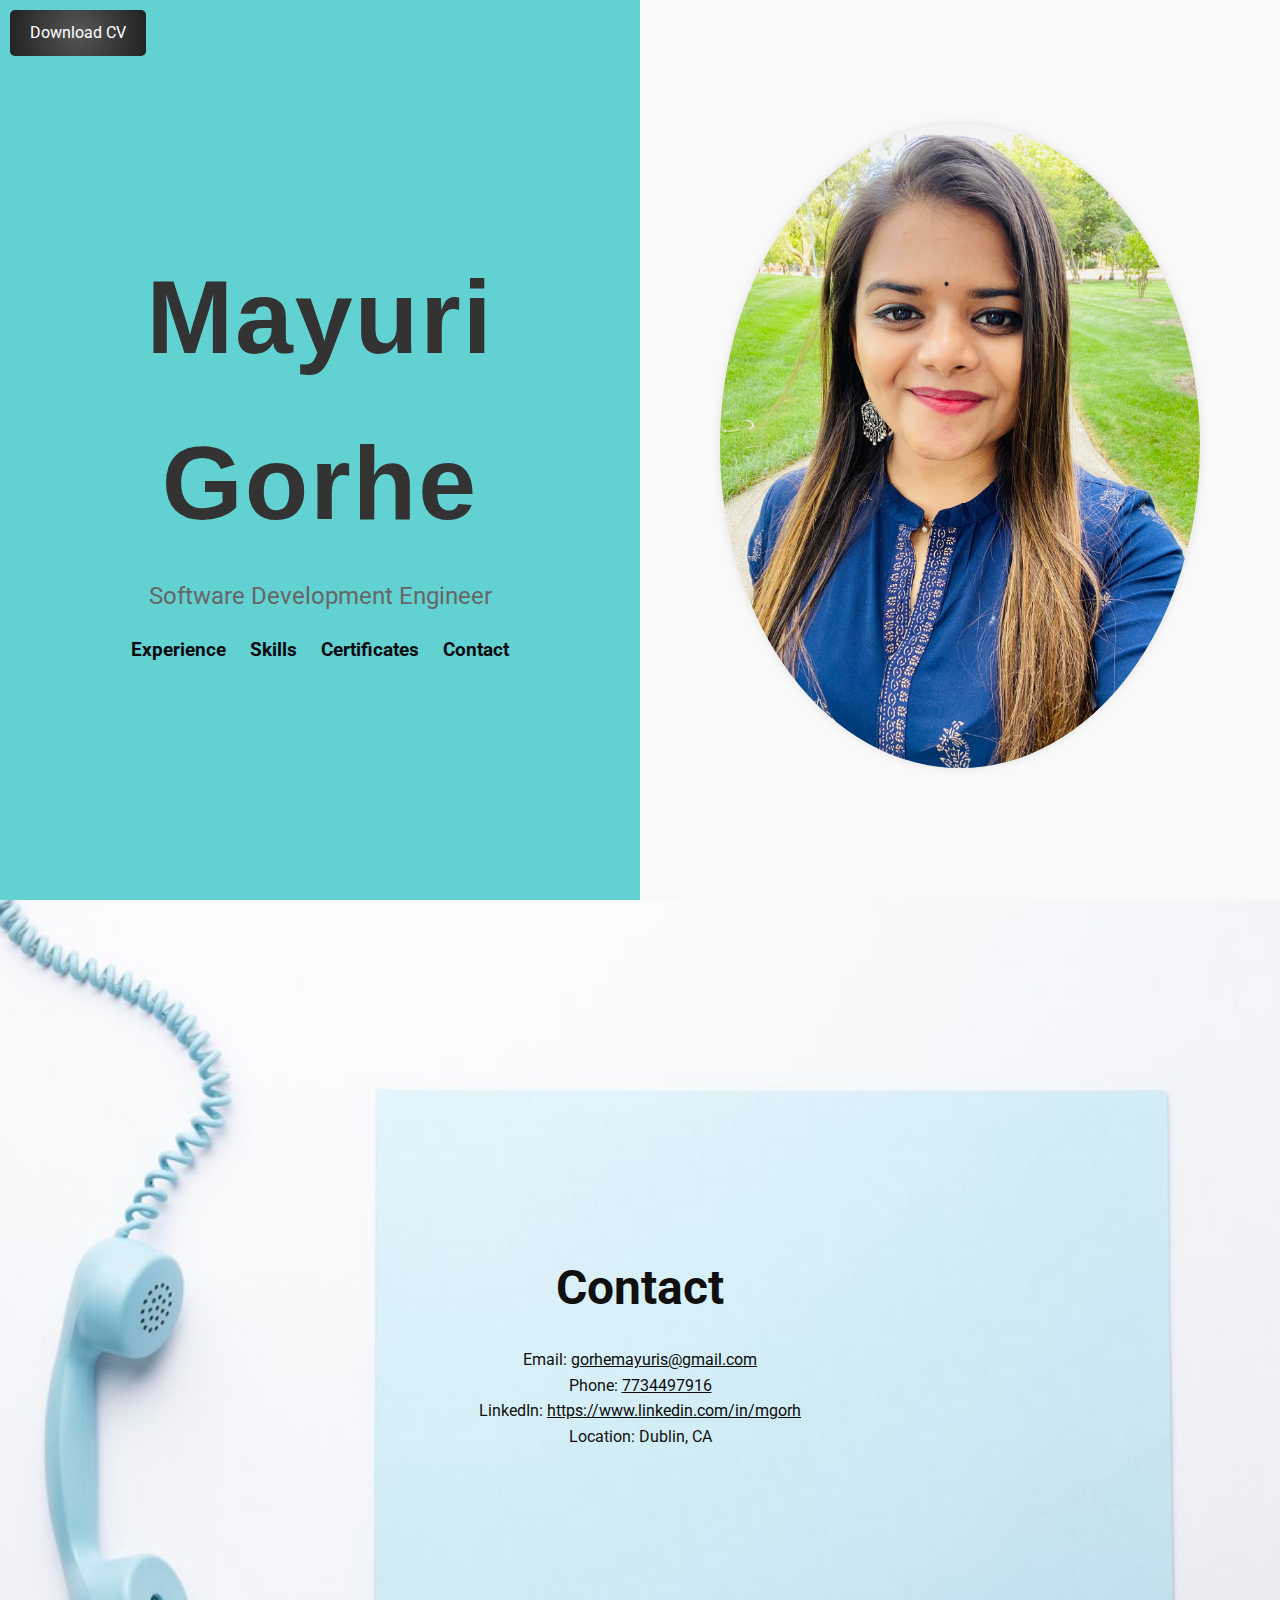
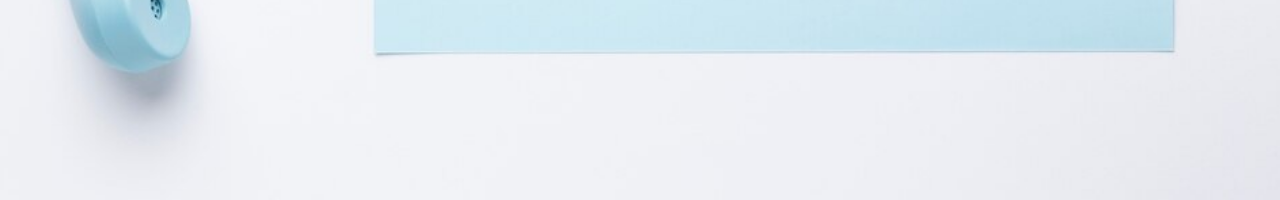
==== index.html @ 2170cd45 "Add files via upload" ====
<!DOCTYPE html>
<html lang="en">
<head>
    <meta charset="UTF-8">
    <meta name="viewport" content="width=device-width, initial-scale=1.0">
    <title>Mayuri Gorhe - Full Stack Engineer</title>
    <link rel="stylesheet" href="styles.css">
    <link rel="preconnect" href="https://fonts.gstatic.com">
    <link href="https://fonts.googleapis.com/css2?family=Roboto:wght@400;700&display=swap" rel="stylesheet">
</head>
<body>
    <header>
        <a href="MayuriGorhe.pdf" download class="download-btn">Download CV</a>
    </header>
    <div class="landing-page">
        <div class="left-half">
            <div class="landing-content">
                <h1>Mayuri Gorhe</h1>
                <p class="subtitle">Software Development Engineer</p>
                <nav>
                    <ul>
                        <li><a href="experience.html">Experience</a></li>
                        <li><a href="skills.html">Skills</a></li>
                        <li><a href="certificates.html">Certificates</a></li>
                        <li><a href="#contact">Contact</a></li>
                    </ul>
                </nav>
            </div>
        </div>
        <div class="right-half">
            <div class="landing-image">
                <img src="mayuri.jpg" alt="Mayuri Gorhe">
            </div>
        </div>
    </div>
    <div id="contact" class="contact-page">
        <h2>Contact</h2>
        <p>Email: <a href="mailto:gorhemayuris@gmail.com">gorhemayuris@gmail.com</a></p>
        <p>Phone: <a href="tel:7734497916">7734497916</a></p>
        <p>LinkedIn: <a href="https://www.linkedin.com/in/mgorh" target="_blank">https://www.linkedin.com/in/mgorh</a></p>
        <p>Location: Dublin, CA</p>
    </div>
    <script>
        // Smooth scrolling to the entire page
        document.querySelectorAll('a[href^="#"]').forEach(anchor => {
            anchor.addEventListener('click', function(e) {
                e.preventDefault();
                const target = document.querySelector(this.getAttribute('href'));
                window.scrollTo({
                    top: target.offsetTop,
                    behavior: 'smooth'
                });
            });
        });
    </script>
</body>
</html>
---- styles.css ----
/* Reset and base styles */
* {
    box-sizing: border-box;
    margin: 0;
    padding: 0;
}

body {
    font-family: 'Roboto', sans-serif;
    line-height: 1.6;
    background-color: #f9f9f9;
}

header {
    position: absolute;
    top: 10px;
    left: 10px;
}

.download-btn {
    display: inline-block;
    padding: 10px 20px;
    font-size: 1em;
    color: #fff;
    background-color: #0d0d0e;
    text-decoration: none;
    border-radius: 5px;
    transition: background-color 0.3s ease;
    position: relative;
    overflow: hidden;
}

.download-btn:hover {
    background-color: #0056b3;
}

.download-btn::before {
    content: '';
    position: absolute;
    top: -50%;
    left: -50%;
    width: 200%;
    height: 200%;
    background: radial-gradient(circle, rgba(255,255,255,0.4), rgba(255,255,255,0) 70%);
    animation: sparkle 2s linear infinite;
    opacity: 0.75;
    pointer-events: none; /* Ensure the effect doesn't interfere with clicking */
}

@keyframes sparkle {
    0% {
        transform: translate(0, 0);
    }
    100% {
        transform: translate(100%, 100%);
    }
}

.landing-page {
    display: flex;
    height: 100vh;
}

.left-half{
    flex: 1;
    display: flex;
    justify-content: center;
    align-items: center;
    background-color:rgb(98, 209, 209);
}

.right-half {
    flex: 1;
    display: flex;
    justify-content: center;
    align-items: center;
}

.landing-content {
    text-align: center;
    max-width: 600px;
    padding: 20px;
}

.landing-content h1 {
    font-family: 'Brush Script MT', sans-serif;
    font-size: 6.5em;
    color: #333;
    margin-bottom: 10px;
    letter-spacing: 2px;
}

.subtitle {
    font-size: 1.5em;
    color: #666;
    margin-bottom: 20px;
}

nav ul {
    list-style-type: none;
}

nav ul li {
    display: inline-block;
    margin: 0 10px;
    position: relative; /* Added for sparkling effect */
}

nav ul li a {
    color: #0c0b11;
    text-decoration: none;
    font-size: 1.2em;
    font-weight: bold;
    transition: color 0.3s ease;
    position: relative;
    z-index: 1; /* Ensure the text is above the sparkle */
}

nav ul li a:hover {
    color: #007bff;
}


.landing-image {
    text-align: center;
    width: 75%;
}

.landing-image img {
    max-width: 100%;
    height: auto;
    border-radius: 50%;
    box-shadow: 0 0 10px rgba(0, 0, 0, 0.1);
}


/* Contact page styles */
.contact-page {
    background-image: url('contact-background.jpg');
    background-size: cover;
    background-position: center;
    height: 100vh; /* Ensure the contact page takes the full viewport height */
    display: flex;
    justify-content: center;
    align-items: center;
    flex-direction: column;
    text-align: center;
    color: #111010;
    padding: 50px;
}

.contact-page h2 {
    font-size: 3em;
    margin-bottom: 20px;
}

.contact-details {
    text-align: left;
    max-width: 600px;
}

.contact-details p {
    font-size: 1.5em;
    margin-bottom: 10px;
    font-weight: bold;
}

.contact-page a {
    color: #0c0c0c;
    text-decoration: underline;
}

.contact-page a:hover {
    color: #007bff;
    text-decoration: underline;
}
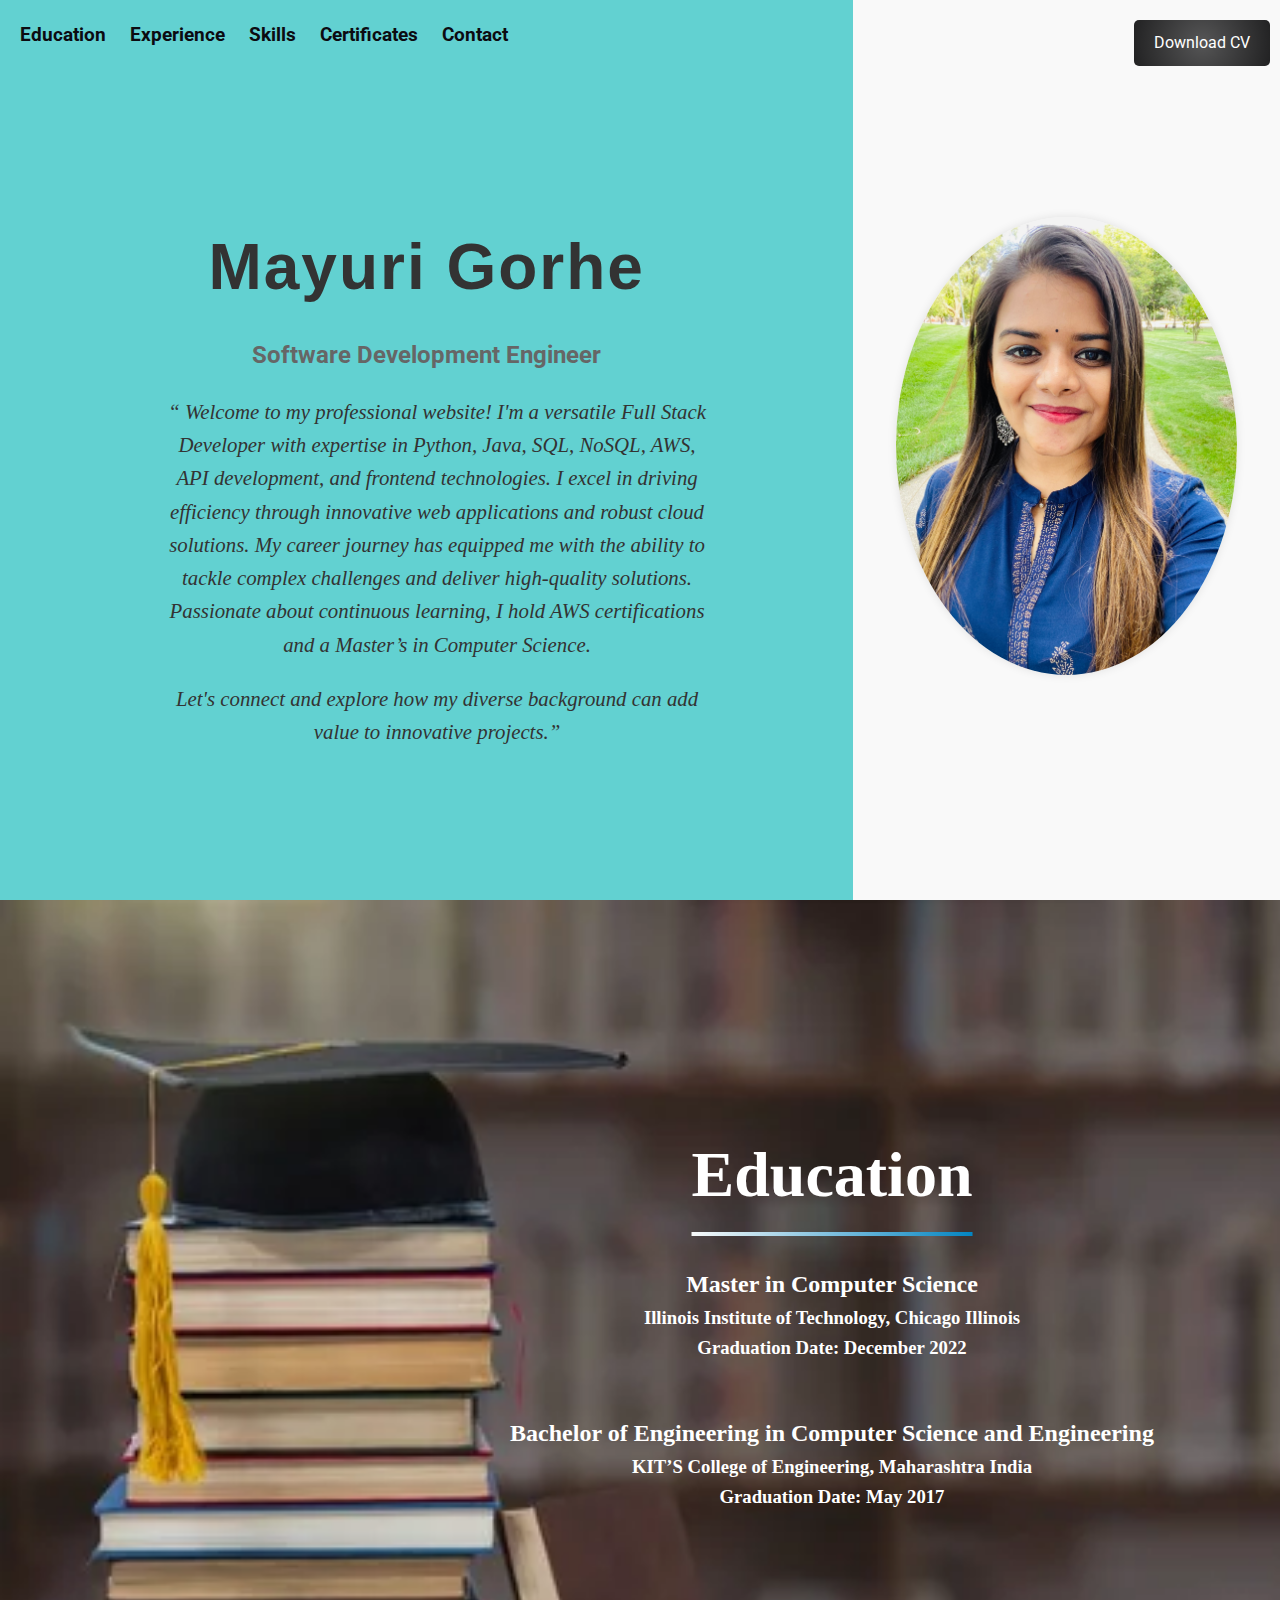
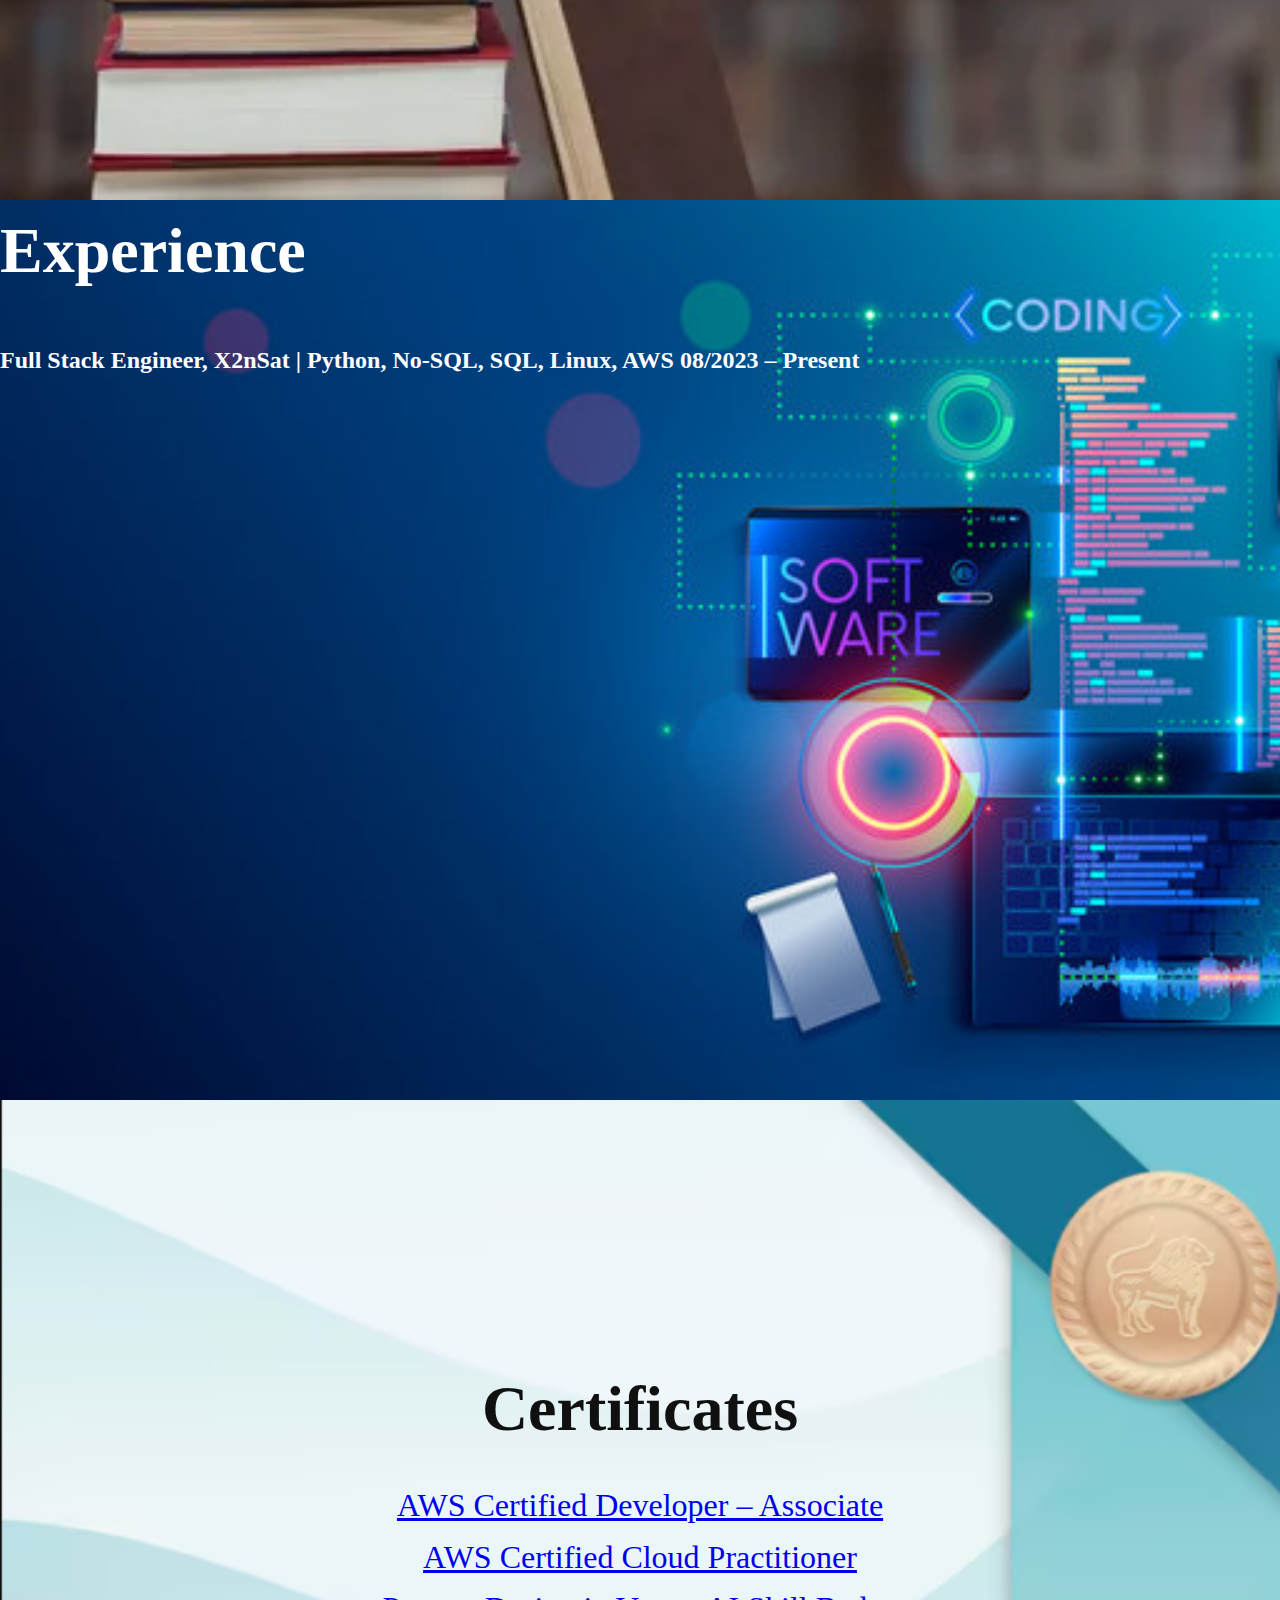
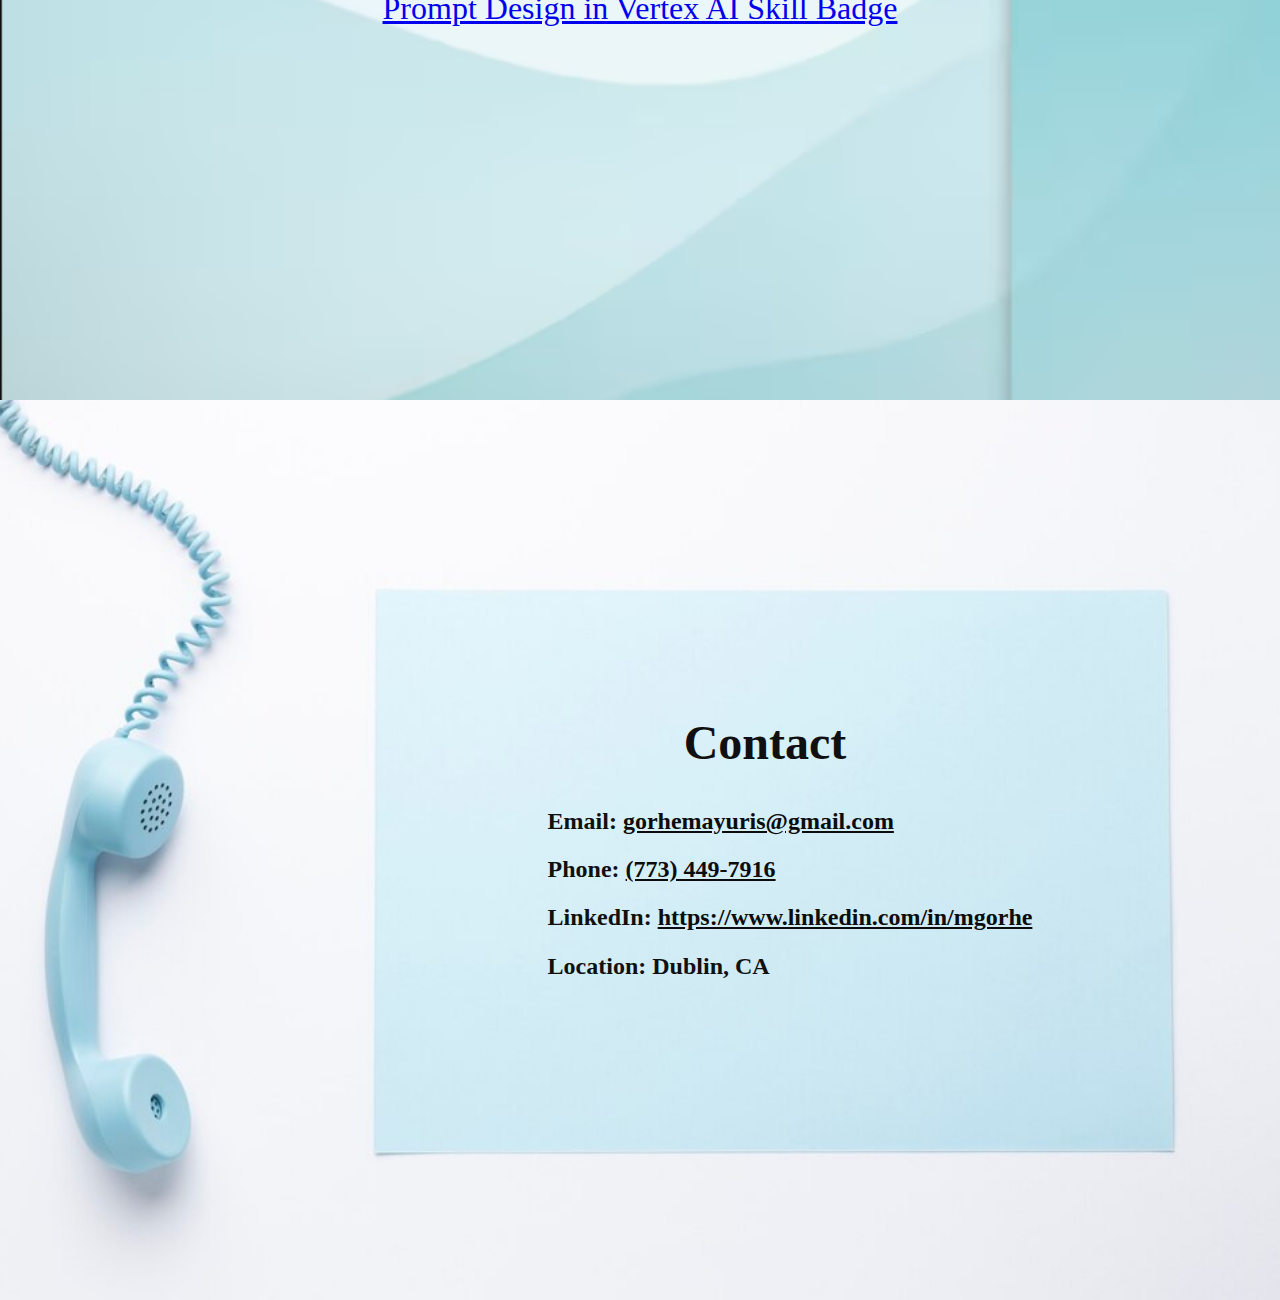
==== commit a628e765: "Website" ====
--- a/index.html
+++ b/index.html
@@ -14,17 +14,22 @@
     </header>
     <div class="landing-page">
         <div class="left-half">
-            <div class="landing-content">
-                <h1>Mayuri Gorhe</h1>
-                <p class="subtitle">Software Development Engineer</p>
+            <header>
                 <nav>
                     <ul>
-                        <li><a href="experience.html">Experience</a></li>
+                        <li><a href="#education">Education</a></li>
+                        <li><a href="#experience">Experience</a></li>
                         <li><a href="skills.html">Skills</a></li>
-                        <li><a href="certificates.html">Certificates</a></li>
+                        <li><a href="#certificates">Certificates</a></li>
                         <li><a href="#contact">Contact</a></li>
                     </ul>
                 </nav>
+            </header>
+            <div class="landing-content">
+                <h1>Mayuri Gorhe</h1>
+                <h2 class="subtitle">Software Development Engineer</h2>
+                    <p>“ Welcome to my professional website! I'm a versatile Full Stack Developer with expertise in Python, Java, SQL, NoSQL, AWS, API development, and frontend technologies. I excel in driving efficiency through innovative web applications and robust cloud solutions. My career journey has equipped me with the ability to tackle complex challenges and deliver high-quality solutions. Passionate about continuous learning, I hold AWS certifications and a Master’s in Computer Science.</p>
+                    <p>Let's connect and explore how my diverse background can add value to innovative projects.”</p>
             </div>
         </div>
         <div class="right-half">
@@ -33,13 +38,47 @@
             </div>
         </div>
     </div>
+
+    <div id="education" class="education-page">
+        <h1>Education</h1>
+        <div class="education-details">
+            <h2>Master in Computer Science</h2>
+            <h3>Illinois Institute of Technology, Chicago Illinois</h3>
+            <h3>Graduation Date: December 2022</h3>
+        </br>
+        </br>
+            <h2>Bachelor of Engineering in Computer Science and Engineering</h2>
+            <h3>KIT’S College of Engineering, Maharashtra India</h3>
+            <h3>Graduation Date: May 2017</h3>
+        </div>
+    </div>
+
+    <div id="experience" class="experience-page">
+        <h1>Experience</h1>
+        <div class="experience-details">
+            <h2>Full Stack Engineer, X2nSat | Python, No-SQL, SQL, Linux, AWS 08/2023 – Present</h2>
+        </div>
+    </div>
+
+    <div id="certificates" class="certificates-page">
+        <h2>Certificates</h2>
+        <div class="certificates-details">
+            <p><a href="https://www.credly.com/badges/2bbe7171-7bdf-4869-8c7b-7908abf05096/public_url">AWS Certified Developer – Associate</a></p>
+            <p><a href="https://www.credly.com/badges/4d05b30a-9904-4825-a12b-d169220a0461/linked_in_profile">AWS Certified Cloud Practitioner</a></p>
+            <p><a href="https://www.credly.com/badges/b622838b-0ffa-4e57-b1e8-43dce5528b31/linked_in_profile">Prompt Design in Vertex AI Skill Badge</a></p>
+        </div>
+    </div>
+
     <div id="contact" class="contact-page">
         <h2>Contact</h2>
-        <p>Email: <a href="mailto:gorhemayuris@gmail.com">gorhemayuris@gmail.com</a></p>
-        <p>Phone: <a href="tel:7734497916">7734497916</a></p>
-        <p>LinkedIn: <a href="https://www.linkedin.com/in/mgorh" target="_blank">https://www.linkedin.com/in/mgorh</a></p>
-        <p>Location: Dublin, CA</p>
+        <div class="contact-details">
+            <p>Email: <a href="mailto:gorhemayuris@gmail.com">gorhemayuris@gmail.com</a></p>
+            <p>Phone: <a href="tel:7734497916">(773) 449-7916</a></p>
+            <p>LinkedIn: <a href="https://www.linkedin.com/in/mgorhe" target="_blank">https://www.linkedin.com/in/mgorhe</a></p>
+            <p>Location: Dublin, CA</p>
+        </div>
     </div>
+
     <script>
         // Smooth scrolling to the entire page
         document.querySelectorAll('a[href^="#"]').forEach(anchor => {
--- a/styles.css
+++ b/styles.css
@@ -13,8 +13,8 @@
 
 header {
     position: absolute;
-    top: 10px;
-    left: 10px;
+    top: 20px;
+    right: 10px;
 }
 
 .download-btn {
@@ -61,16 +61,23 @@
     height: 100vh;
 }
 
-.left-half{
+.landing-page header {
+    position: absolute;
+    top: 20px;
+    left: 10px;
+    font-weight: bold;
+}
+
+.left-half {
     flex: 1;
     display: flex;
     justify-content: center;
     align-items: center;
-    background-color:rgb(98, 209, 209);
+    background-color: rgb(98, 209, 209);
 }
 
 .right-half {
-    flex: 1;
+    flex: 0.5;
     display: flex;
     justify-content: center;
     align-items: center;
@@ -80,20 +87,22 @@
     text-align: center;
     max-width: 600px;
     padding: 20px;
+    margin-top: 10%;
 }
 
 .landing-content h1 {
-    font-family: 'Brush Script MT', sans-serif;
-    font-size: 6.5em;
+    font-family:'Montserrat', sans-serif;
+    font-size: 4em;
+    font-weight: bold;
     color: #333;
-    margin-bottom: 10px;
     letter-spacing: 2px;
+    padding-bottom: 3%;
 }
 
 .subtitle {
     font-size: 1.5em;
     color: #666;
-    margin-bottom: 20px;
+    margin-bottom: 3%;
 }
 
 nav ul {
@@ -120,10 +129,9 @@
     color: #007bff;
 }
 
-
 .landing-image {
     text-align: center;
-    width: 75%;
+    width: 80%;
 }
 
 .landing-image img {
@@ -132,6 +140,18 @@
     border-radius: 50%;
     box-shadow: 0 0 10px rgba(0, 0, 0, 0.1);
 }
+
+.landing-content p{
+    font-style: italic;
+    font-size: 1.3em;
+    color: #333;
+    font-family: 'Merriweather', serif;
+
+    padding-left: 1em;
+    margin: 1em 0;
+    position: relative;
+}
+
 
 
 /* Contact page styles */
@@ -146,23 +166,30 @@
     flex-direction: column;
     text-align: center;
     color: #111010;
-    padding: 50px;
+    padding: 100px;
+    font-family: 'Garamond', serif;
 }
 
 .contact-page h2 {
     font-size: 3em;
     margin-bottom: 20px;
+    margin-left: 250px;
+    font-weight: bold;
+}
+
+.contact-page p {
+    font-weight: bold;
 }
 
 .contact-details {
     text-align: left;
     max-width: 600px;
+    margin-left: 300px; /* Move contact details to the right */
 }
 
 .contact-details p {
     font-size: 1.5em;
     margin-bottom: 10px;
-    font-weight: bold;
 }
 
 .contact-page a {
@@ -173,4 +200,119 @@
 .contact-page a:hover {
     color: #007bff;
     text-decoration: underline;
+}
+
+/* Certification page styles */
+
+.certificates-page {
+    background-image: url('certificates-background.png');
+    background-size: cover;
+    height: 100vh; /* Ensure the contact page takes the full viewport height */
+    display: flex;
+    justify-content: center;
+    align-items: center;
+    flex-direction: column;
+    text-align: center;
+    color: #111010;
+    padding: 100px;
+    font-family: 'Garamond', serif;
+}
+
+.certificates-page h2 {
+    font-family: 'Garamond', serif;
+    font-size: 4em;
+    margin-bottom: 20px;
+    font-weight: bold;
+}
+
+.certificates-details {
+    max-width: 600px;
+    font-size: 2em;
+    margin-bottom: 10%;
+    justify-content: center;
+    align-items: center;
+}
+
+/* Experience page style */
+
+.experience-page {
+    background-image: url('experience-background.jpg');
+    background-size: cover;
+    height: 100vh; /* Ensure the contact page takes the full viewport height */
+    display: flex;
+    
+    flex-direction: column;
+}
+
+.experience-page h1{ 
+    justify-content: left;
+    font-weight: bold;
+    align-items: top;
+  
+    font-size: 4em;
+    text-align: left;
+    color: #ffffff;
+    font-family: 'Garamond', serif;
+    position: relative;
+}
+
+.experience-details {
+    justify-content: left;
+    font-weight: bold;
+    align-items: top;
+    margin-top: 3%;
+    margin-bottom: 5%;
+    text-align: left;
+    color: #ffffff;
+    
+    font-family: 'Garamond', serif;
+}
+
+/* Education page style */
+
+.education-page {
+    background-image: url('education-background.jpg');
+    background-size: cover;
+    height: 100vh; /* Ensure the contact page takes the full viewport height */
+    display: flex;
+    flex-direction: column;
+    align-items: center;
+    justify-content: center;
+}
+
+.education-page h1{
+    justify-content: center;
+    font-weight: bold;
+    align-items: top;
+    margin-left: 30%;
+    font-size: 4em;
+    text-align: center;
+    color: #ffffff;
+    font-family: 'Garamond', serif;
+    position: relative;
+}
+
+.education-page h1::after {
+    content: '';
+    display: block;
+    width: 100%; /* Adjust width as needed */
+    height: 4px; /* Adjust height as needed */
+    background: linear-gradient(to right, #f8fafa, #0385c2); /* Fancy gradient underline */
+    position: absolute;
+    bottom: -10px; /* Adjust distance from the text */
+    left: 50%;
+    transform: translateX(-50%);
+}
+
+.education-details {
+    justify-content: center;
+    font-weight: bold;
+    align-items: top;
+    margin-top: 3%;
+    margin-left: 30%;
+    margin-bottom: 5%;
+    text-align: center;
+    color: #ffffff;
+    
+    font-family: 'Garamond', serif;
 }